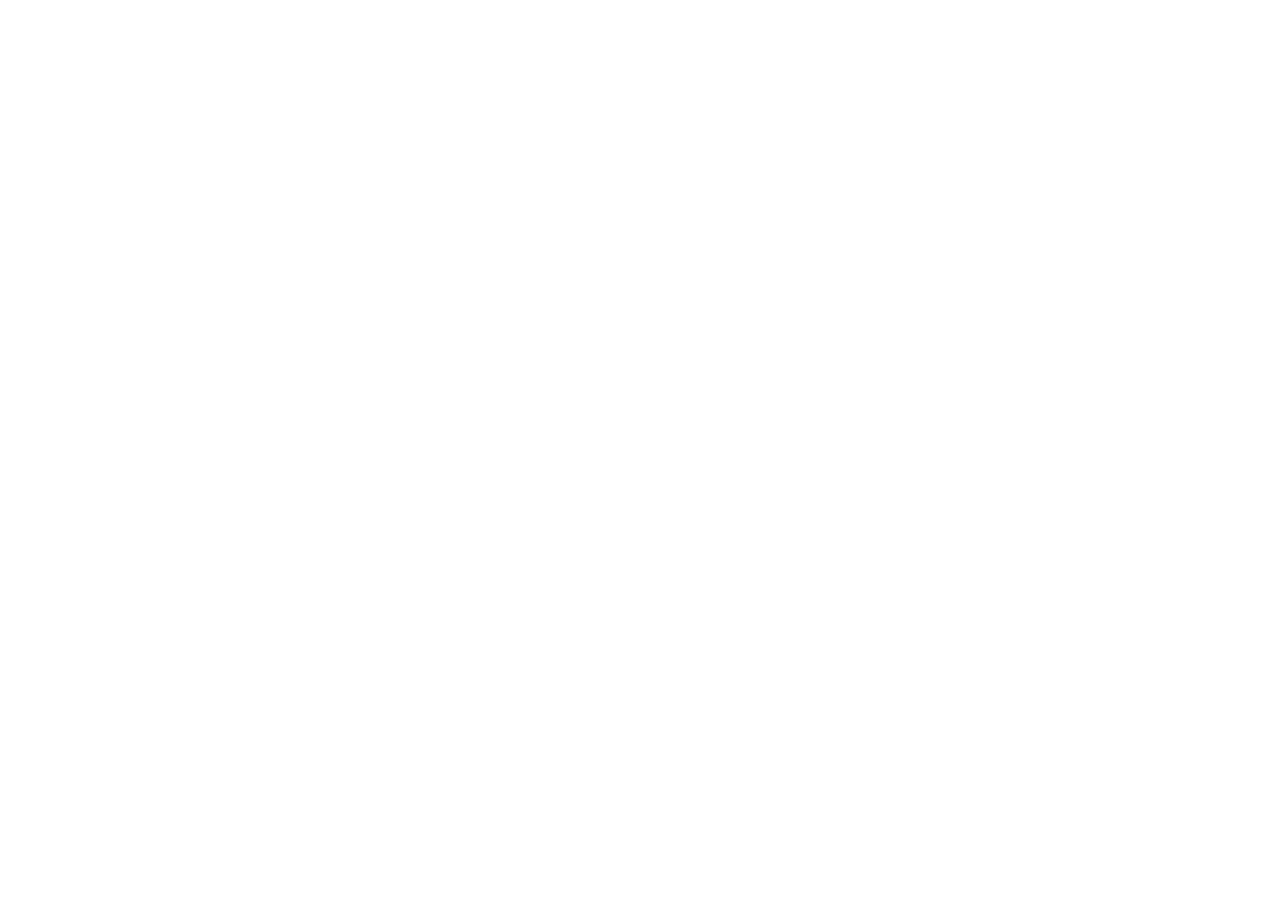
==== about.html @ 1164ce2a "Created about.html" ====
<!DOCTYPE html>
<html lang="en">
  <head>
    <meta charset="UTF-8" />
    <meta name="viewport" content="width=device-width, initial-scale=1.0" />
    <meta
      name="description"
      content="Learn more about Mariana, Portuguese fron-end developer based in Barcelona, Spain"
    />
    <title>About me | Mariana Silva/title>

    <link
      rel="stylesheet"
      href="https://cdn.jsdelivr.net/npm/bootstrap@4.3.1/dist/css/bootstrap.min.css"
      integrity="sha384-ggOyR0iXCbMQv3Xipma34MD+dH/1fQ784/j6cY/iJTQUOhcWr7x9JvoRxT2MZw1T"
      crossorigin="anonymous"
    />
    <link rel="stylesheet" href="styles/portfolio.css" />
    <link rel="preconnect" href="https://fonts.googleapis.com" />
    <link rel="preconnect" href="https://fonts.gstatic.com" crossorigin />
    <link
      href="https://fonts.googleapis.com/css2?family=Playfair+Display:wght@700&family=Poppins:wght@500;700&display=swap"
      rel="stylesheet"
    />

    <script
      src="https://cdn.jsdelivr.net/npm/bootstrap@5.3.3/dist/js/bootstrap.bundle.min.js"
      integrity="sha384-YvpcrYf0tY3lHB60NNkmXc5s9fDVZLESaAA55NDzOxhy9GkcIdslK1eN7N6jIeHz"
      crossorigin="anonymous"
    ></script>
    <script
      src="https://kit.fontawesome.com/340d6ed8b1.js"
      crossorigin="anonymous"
    ></script>
  </head>
  <body>
    <div class="container">
      <nav class="d-flex justify-content-between">
        <a href="/">
          <img
            src="images/logo.png"
            alt="SheCodes Logo"
            class="logo d-none d-md-block"
          />
          <img
            src="images/logo-small.jpg"
            alt="Small Logo"
            class="logo d-block d-md-none"
          />
        </a>
        <ul>
          <li><a href="/" title="Homepage">Home</a></li>
          <li>
            <a href="/about.html" title="About Mariana" class="active">About</a>
          </li>
          <li><a href="/work.html" title="Mariana's work">Work</a></li>
          <li><a href="/contact.html" title="Contact Mariana">Contact</a></li>
        </ul>
      </nav>
    </div>
    <div class="content-container container">
      <div class="row">
        <div class="col-lg-7 mt-5">
          <div class="content">
            <h1 class="mb-4 mt-5">Hi I am Mariana Silva/h1>
            <h2 class="mb-4 mt-3">
              Aspiring Developer, based in Barcelona, Spain
            </h2>
            <p class="mb-5 mt-5">
             Portuguese aspiring developer, living in Barcelona, I am dedicatedly learning to code with the goal of breaking into the video game industry. Fueled by a passion for gaming, I immerse myself in programming languages daily, eager to transform my enthusiasm into a career. My ambition is to create immersive and captivating gaming experiences, blending creativity with cutting-edge technology.
            </p>
            <a href="/work.html" class="btn btn-branding">View my projects</a>
          </div>
        </div>
        <div class="col-lg-5">
          <img
            src="images/asm.jpg"
            alt="Anna Serra"
            class="about-image img-fluid"
          />
        </div>
      </div>
      <footer class="container">
        <div class="contact-box justify-content-between mb-5 d-none d-md-flex">
          <div>
            <h3>Work Inquiry</h3>
            <p class="text-muted">Let's work together</p>
          </div>
          <div>
            <a href="/contact.html" class="btn btn-branding mt-3">Contact me</a>
          </div>
        </div>
        <div class="d-flex justify-content-center mb-5">
          <a
            href="mailto:anna.serramau94@gmail.com"
            class="email-link"
            title="Email Anna"
            >anna.serramau94@gmail.com</a
          >
        </div>
        <div class="social-links d-flex justify-content-center">
          <a
            href="https://www.instagram.com/diacnord/"
            target="_blank"
            title="Instagram Profile"
            ><i class="fa-brands fa-instagram"></i
          ></a>
          <a
            href="https://github.com/AnnaSM94"
            target="_blank"
            title="GitHub Profile"
            ><i class="fa-brands fa-github"></i
          ></a>
        </div>
        <p class="text-center mt-5">
          This project was coded by Anna Serra, and it is
          <a
            href="https://github.com/AnnaSM94/portfolio-asm"
            target="_blank"
            title="GitHub"
            >open-sourced</a
          >
        </p>
      </footer>
    </div>
  </body>
</html>
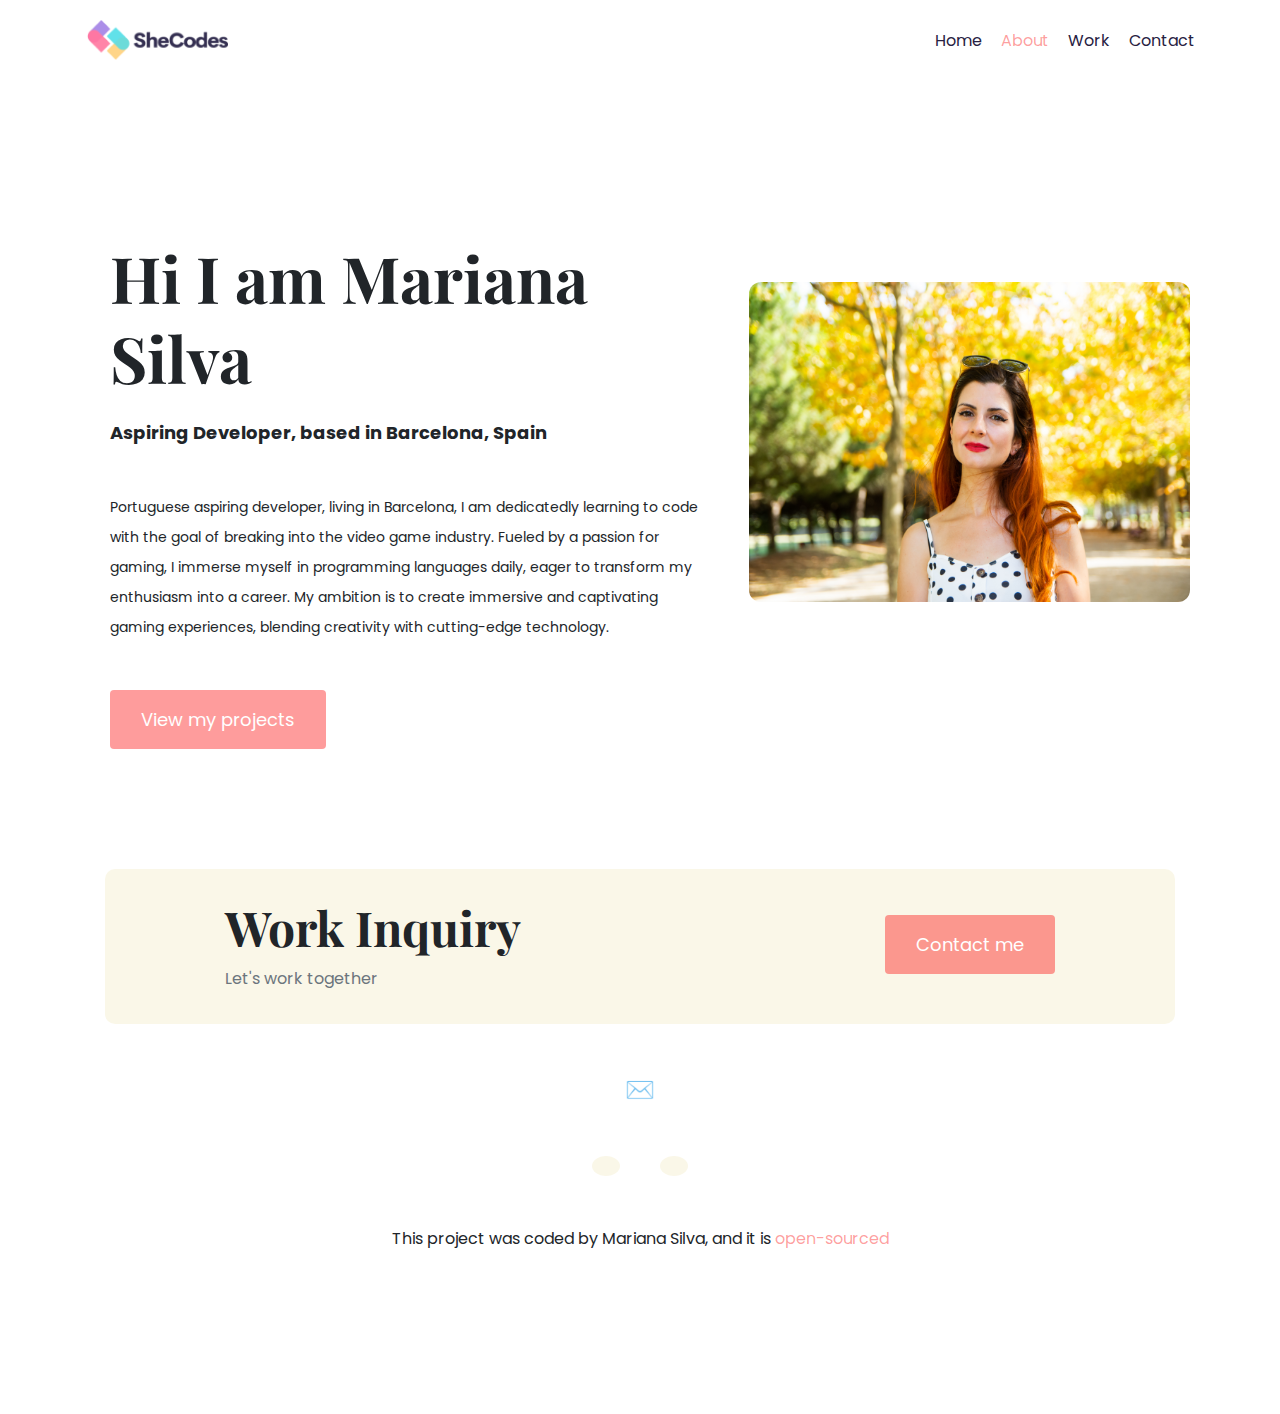
==== commit 875f9f42: "Changes in css and links" ====
--- a/about.html
+++ b/about.html
@@ -5,9 +5,9 @@
     <meta name="viewport" content="width=device-width, initial-scale=1.0" />
     <meta
       name="description"
-      content="Learn more about Mariana, Portuguese fron-end developer based in Barcelona, Spain"
+      content="Learn more about Mariana, Portuguese developer based in Barcelona, Spain"
     />
-    <title>About me | Mariana Silva/title>
+    <title>About me | Mariana Silva</title>
 
     <link
       rel="stylesheet"
@@ -62,21 +62,27 @@
       <div class="row">
         <div class="col-lg-7 mt-5">
           <div class="content">
-            <h1 class="mb-4 mt-5">Hi I am Mariana Silva/h1>
+            <h1 class="mb-4 mt-5">Hi I am Mariana Silva</h1>
             <h2 class="mb-4 mt-3">
               Aspiring Developer, based in Barcelona, Spain
             </h2>
             <p class="mb-5 mt-5">
-             Portuguese aspiring developer, living in Barcelona, I am dedicatedly learning to code with the goal of breaking into the video game industry. Fueled by a passion for gaming, I immerse myself in programming languages daily, eager to transform my enthusiasm into a career. My ambition is to create immersive and captivating gaming experiences, blending creativity with cutting-edge technology.
+              Portuguese aspiring developer, living in Barcelona, I am
+              dedicatedly learning to code with the goal of breaking into the
+              video game industry. Fueled by a passion for gaming, I immerse
+              myself in programming languages daily, eager to transform my
+              enthusiasm into a career. My ambition is to create immersive and
+              captivating gaming experiences, blending creativity with
+              cutting-edge technology.
             </p>
             <a href="/work.html" class="btn btn-branding">View my projects</a>
           </div>
         </div>
         <div class="col-lg-5">
           <img
-            src="images/asm.jpg"
-            alt="Anna Serra"
-            class="about-image img-fluid"
+            src="images/me.jpg"
+            alt="Mariana Silva"
+            class="me-image img-fluid"
           />
         </div>
       </div>
@@ -92,30 +98,30 @@
         </div>
         <div class="d-flex justify-content-center mb-5">
           <a
-            href="mailto:anna.serramau94@gmail.com"
+            href="mailto:mariana.ssousasilva@gmail.com"
             class="email-link"
-            title="Email Anna"
-            >anna.serramau94@gmail.com</a
+            title="Email Mariana"
+            >✉️</a
           >
         </div>
         <div class="social-links d-flex justify-content-center">
           <a
-            href="https://www.instagram.com/diacnord/"
+            href="https://www.linkedin.com/in/mariana-mota-da-silva/"
             target="_blank"
-            title="Instagram Profile"
-            ><i class="fa-brands fa-instagram"></i
+            title="Linkedin Profile"
+            ><i class="fa-brands fa-linkedin"></i
           ></a>
           <a
-            href="https://github.com/AnnaSM94"
+            href="https://github.com/MarianaMotaSilva"
             target="_blank"
             title="GitHub Profile"
             ><i class="fa-brands fa-github"></i
           ></a>
         </div>
         <p class="text-center mt-5">
-          This project was coded by Anna Serra, and it is
+          This project was coded by Mariana Silva, and it is
           <a
-            href="https://github.com/AnnaSM94/portfolio-asm"
+            href="https://github.com/MarianaMotaSilva"
             target="_blank"
             title="GitHub"
             >open-sourced</a
@@ -124,4 +130,4 @@
       </footer>
     </div>
   </body>
-</html>+</html>
--- a/styles/portfolio.css
+++ b/styles/portfolio.css
@@ -0,0 +1,311 @@
+:root {
+  --branding-colour: rgba(252, 4, 4, 0.398);
+  --secondary-colour: #f8f5e2c7;
+  --heading-font-family: "Playfair Display", sans-serif;
+  --default-font-family: "Poppins", sans-serif;
+}
+
+body {
+  font-family: var(--default-font-family);
+}
+
+nav {
+  padding: 20px 0;
+}
+
+nav ul {
+  padding: 0;
+  margin: 0;
+}
+
+nav li {
+  display: inline;
+  list-style: none;
+  line-height: 42px;
+  margin-left: 15px;
+}
+
+nav a {
+  text-decoration: none;
+  color: #272142;
+  transition: all 100ms ease-in-out;
+}
+
+nav a:hover,
+nav li a.active {
+  color: var(--branding-colour);
+  text-decoration: none;
+}
+
+h1,
+h2,
+h3,
+h4,
+h5,
+h6 {
+  font-family: var(--heading-font-family);
+  font-weight: bold;
+}
+
+h1 {
+  font-size: 96px;
+  line-height: 1.5;
+}
+
+h2 {
+  font-size: 64px;
+}
+
+h3 {
+  font-size: 48px;
+}
+
+p {
+  font-weight: normal;
+  font-size: 16px;
+  line-height: 30px;
+}
+
+a {
+  text-decoration: none;
+  color: var(--branding-colour);
+}
+
+a:hover {
+  text-decoration: none;
+  color: #857fff;
+}
+
+input[type="text"],
+select,
+textarea {
+  width: 100%;
+  padding: 12px;
+  border: 1px solid var(--branding-colour);
+  border-radius: 4px;
+  box-sizing: border-box;
+  margin-bottom: 16px;
+  resize: vertical;
+}
+
+form label {
+  font-size: 24px;
+  font-weight: 700;
+  color: var(--branding-colour);
+}
+
+input[type="submit"] {
+  background-color: var(--branding-colour);
+  color: white;
+  padding: 12px 20px;
+  border: none;
+  border-radius: 4px;
+  cursor: pointer;
+}
+
+input[type="submit"]:hover {
+  background-color: #857fff;
+}
+
+.form-container {
+  border-radius: 5px;
+  background-color: var(--secondary-colour);
+  padding: 20px;
+}
+
+.hero {
+  background-color: var(--secondary-colour);
+  text-align: center;
+  padding: 80px 20px;
+}
+
+.hero p {
+  font-size: 36px;
+  font-weight: bold;
+  margin: 0;
+  color: #272142;
+}
+
+.hero h2 {
+  font-family: var(--heading-font-family);
+  font-weight: normal;
+  line-height: 1.5;
+  font-size: 24px;
+}
+
+.content-container {
+  padding: 60px 20px;
+}
+
+.content {
+  margin: 20px;
+}
+
+.content h1 {
+  font-size: 64px;
+  line-height: 80px;
+}
+
+.content h2 {
+  font-size: 18px;
+  font-family: var(--default-font-family);
+}
+
+.content h3 {
+  font-size: 24px;
+  font-family: var(--default-font-family);
+}
+
+.content p {
+  font-size: 14px;
+}
+
+.intro {
+  font-size: 24px;
+}
+
+.index-image {
+  width: 560px;
+  height: 500px;
+  margin-top: 40px;
+  border-radius: 4px;
+}
+
+.haiku-index-image {
+  height: 500px;
+  width: 560px;
+}
+
+.me-image {
+  width: 900px;
+  height: 320px;
+  border-radius: 12px;
+  margin-top: 140px;
+}
+
+.work-image {
+  width: 560px;
+  height: 400px;
+  margin-top: 20px;
+}
+
+.btn-branding {
+  background-color: var(--branding-colour);
+  border-radius: 4px;
+  color: white;
+  font-size: 18px;
+  line-height: 27px;
+  padding: 15px 30px;
+}
+
+.btn-branding:hover {
+  text-decoration: none;
+  color: white;
+  background-color: #857fff;
+}
+
+.btn-branding-outline {
+  color: var(--branding-colour);
+  border: 1px solid var(--branding-colour);
+  border-radius: 4px;
+  font-size: 18px;
+  line-height: 27px;
+  padding: 15px 30px;
+}
+
+.btn-branding-outline:hover {
+  color: #857fff;
+  border: 1px solid #857fff;
+}
+
+.project-description {
+  padding: 90px 20px 0px;
+}
+
+.logo {
+  max-height: 40px;
+}
+
+footer {
+  margin: 100px 0;
+}
+
+footer .contact-box {
+  background-color: var(--secondary-colour);
+  padding: 30px 120px;
+  border-radius: 10px;
+}
+
+footer .contact-box p {
+  margin: 0;
+}
+
+footer .email-link {
+  text-decoration: none;
+  color: black;
+  font-size: 24px;
+}
+
+footer .email-link:hover {
+  color: var(--branding-colour);
+}
+
+footer .social-links a {
+  margin: 0 20px;
+  color: var(--branding-colour);
+  background-color: var(--secondary-colour);
+  padding: 10px 14px;
+  border-radius: 50%;
+  font-size: 18px;
+  transition: all 100ms ease-in-out;
+}
+
+footer .social-links a:hover {
+  color: white;
+  background: #857fff;
+}
+
+@media (max-width: 960px) {
+  h1 {
+    font-size: 44px;
+    line-height: 56px;
+  }
+
+  h2 {
+    font-size: 44px;
+  }
+
+  h3 {
+    font-size: 26px;
+  }
+
+  .hero {
+    padding: 80px 20px;
+  }
+
+  .content {
+    text-align: center;
+    padding: 0;
+  }
+
+  .project-description {
+    padding: 0;
+    text-align: center;
+  }
+
+  .email-col {
+    margin-top: 50px;
+  }
+
+  footer .email-link {
+    font-size: 20px;
+  }
+
+  .contact-insta {
+    padding-top: 20px;
+  }
+
+  .container {
+    margin-top: 80px;
+  }
+}
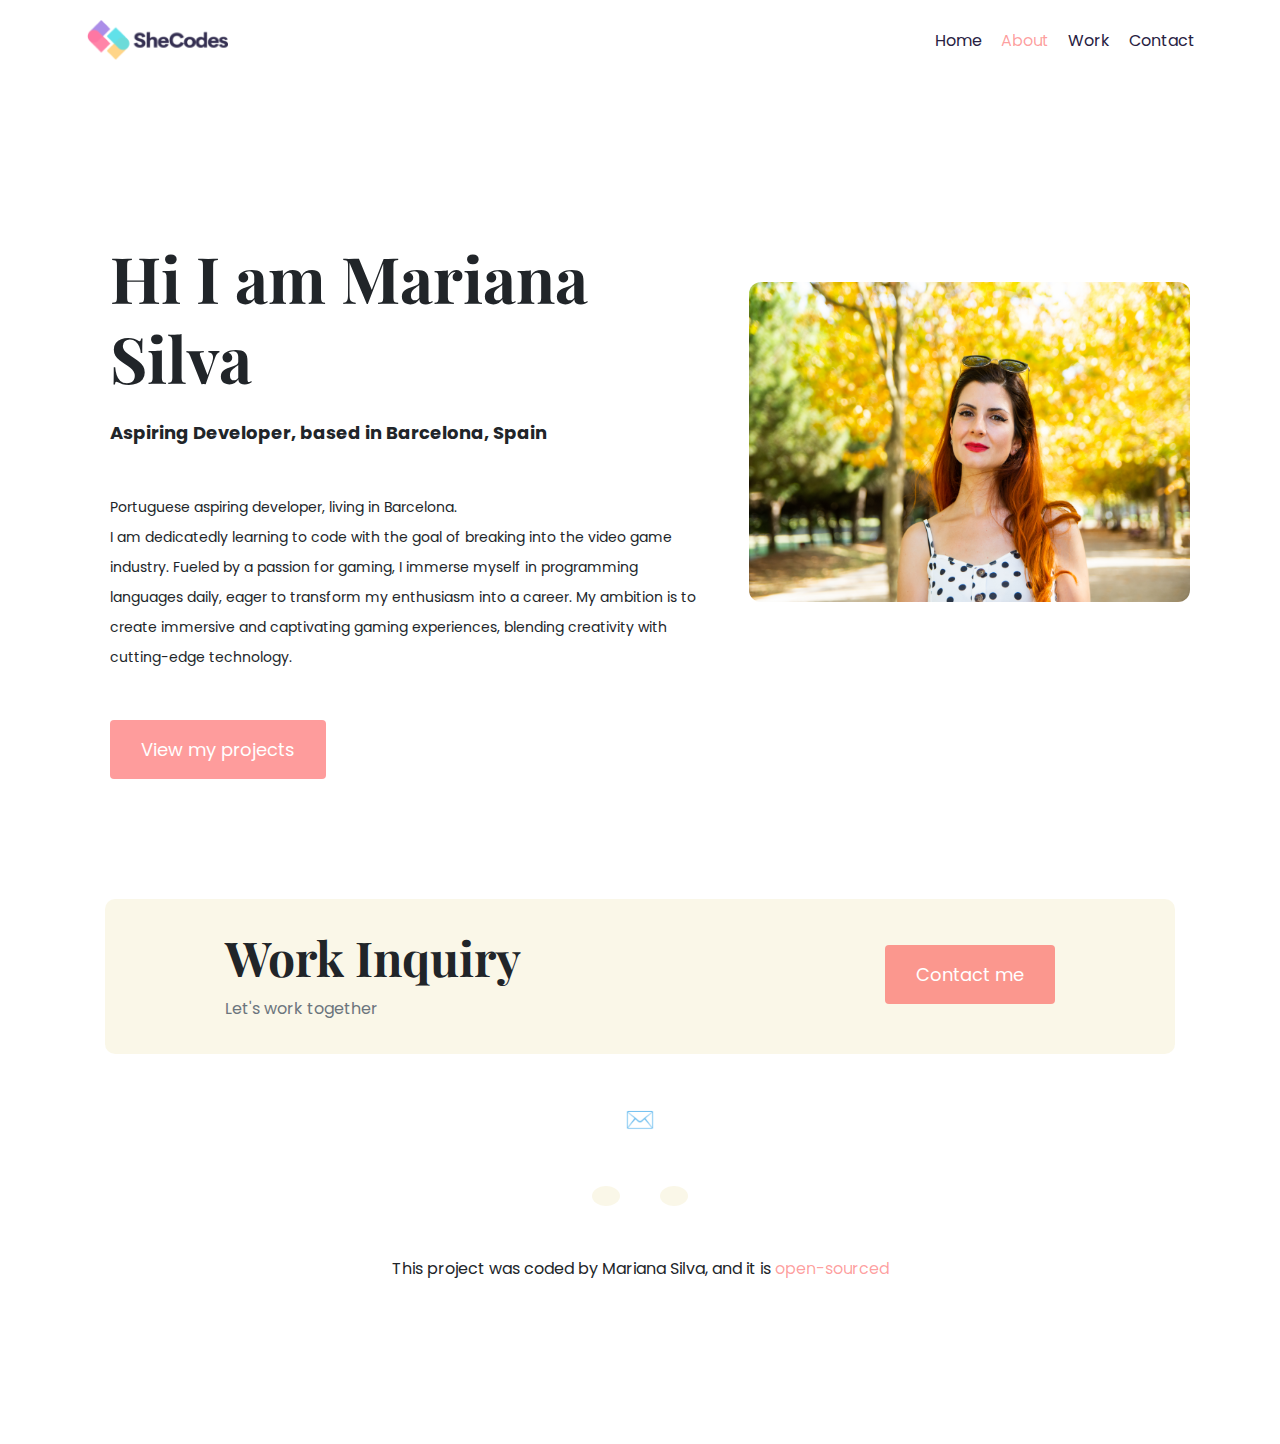
==== commit 40839e91: "Changes in links and css" ====
--- a/about.html
+++ b/about.html
@@ -67,9 +67,9 @@
               Aspiring Developer, based in Barcelona, Spain
             </h2>
             <p class="mb-5 mt-5">
-              Portuguese aspiring developer, living in Barcelona, I am
-              dedicatedly learning to code with the goal of breaking into the
-              video game industry. Fueled by a passion for gaming, I immerse
+              Portuguese aspiring developer, living in Barcelona. <br />
+              I am dedicatedly learning to code with the goal of breaking into
+              the video game industry. Fueled by a passion for gaming, I immerse
               myself in programming languages daily, eager to transform my
               enthusiasm into a career. My ambition is to create immersive and
               captivating gaming experiences, blending creativity with
@@ -121,7 +121,7 @@
         <p class="text-center mt-5">
           This project was coded by Mariana Silva, and it is
           <a
-            href="https://github.com/MarianaMotaSilva"
+            href="https://github.com/MarianaMotaSilva/Portfolio_Shecodes_MS"
             target="_blank"
             title="GitHub"
             >open-sourced</a
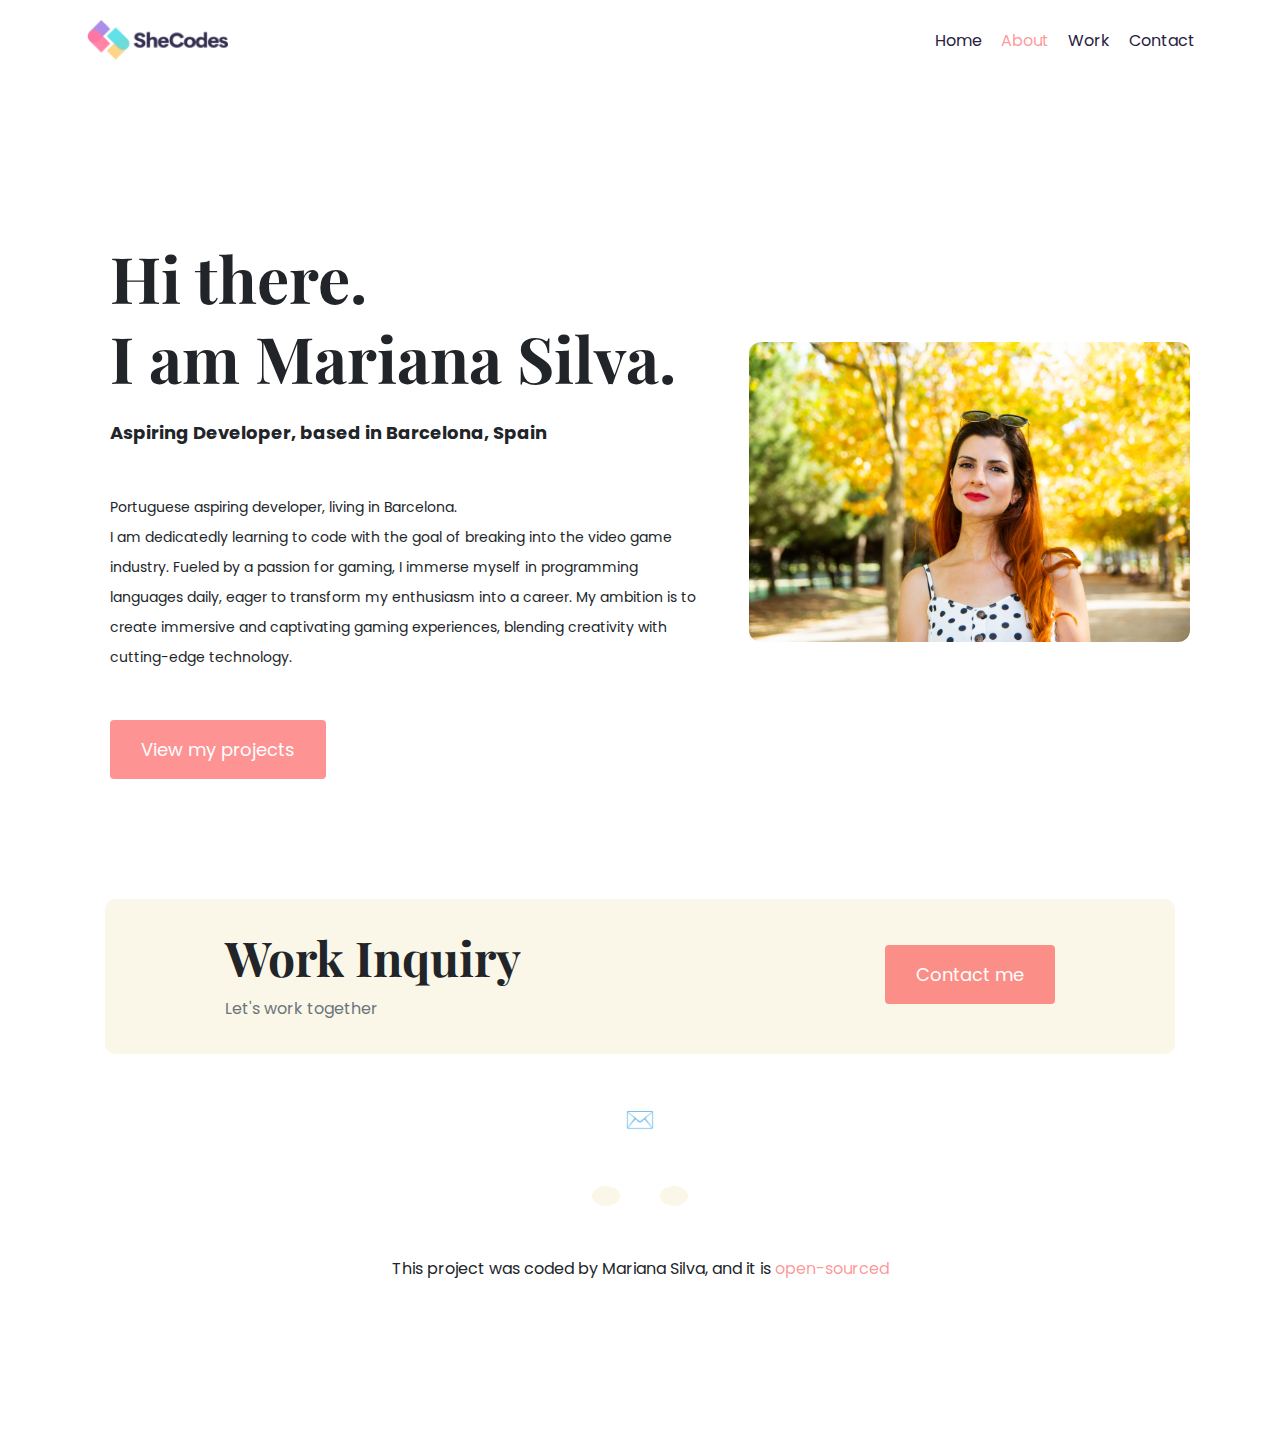
==== commit b8435b20: "Changes in css and emojis" ====
--- a/about.html
+++ b/about.html
@@ -62,7 +62,10 @@
       <div class="row">
         <div class="col-lg-7 mt-5">
           <div class="content">
-            <h1 class="mb-4 mt-5">Hi I am Mariana Silva</h1>
+            <h1 class="mb-4 mt-5">
+              Hi there. <br />
+              I am Mariana Silva.
+            </h1>
             <h2 class="mb-4 mt-3">
               Aspiring Developer, based in Barcelona, Spain
             </h2>
--- a/styles/portfolio.css
+++ b/styles/portfolio.css
@@ -1,5 +1,5 @@
 :root {
-  --branding-colour: rgba(252, 4, 4, 0.398);
+  --branding-colour: rgba(252, 4, 4, 0.43);
   --secondary-colour: #f8f5e2c7;
   --heading-font-family: "Playfair Display", sans-serif;
   --default-font-family: "Poppins", sans-serif;
@@ -177,10 +177,10 @@
 }
 
 .me-image {
-  width: 900px;
-  height: 320px;
+  width: 500px;
+  height: 300px;
   border-radius: 12px;
-  margin-top: 140px;
+  margin-top: 200px;
 }
 
 .work-image {
